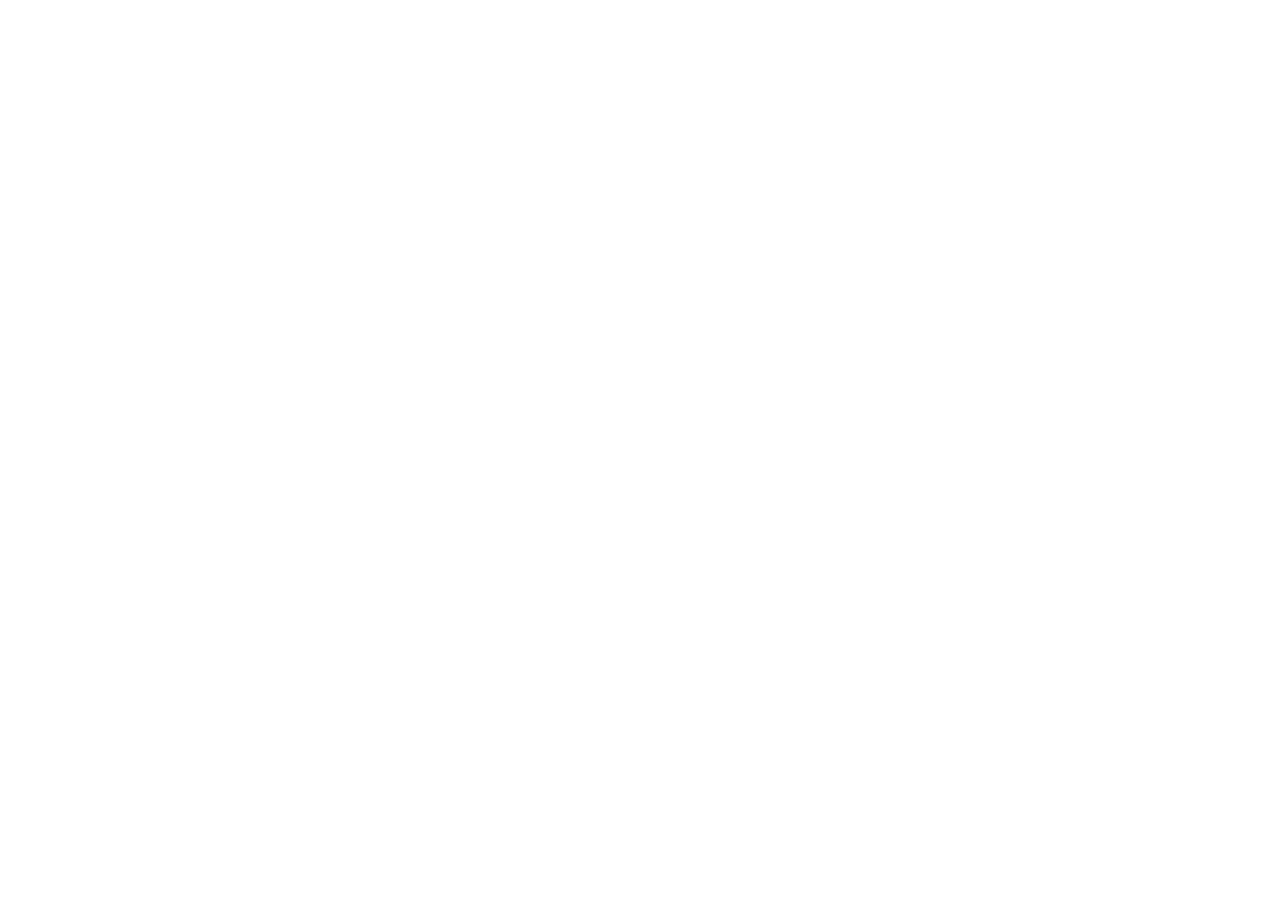
==== index.html @ 12ec568d "feat: agregar estructura de los archivos y fuente universal" ====
<!DOCTYPE html>
<html lang="es">
<head>
    <meta charset="UTF-8">
    <meta name="viewport" content="width=device-width, initial-scale=1.0">
    <title>Pagina principal</title>
</head>
<body>
    
</body>
</html>
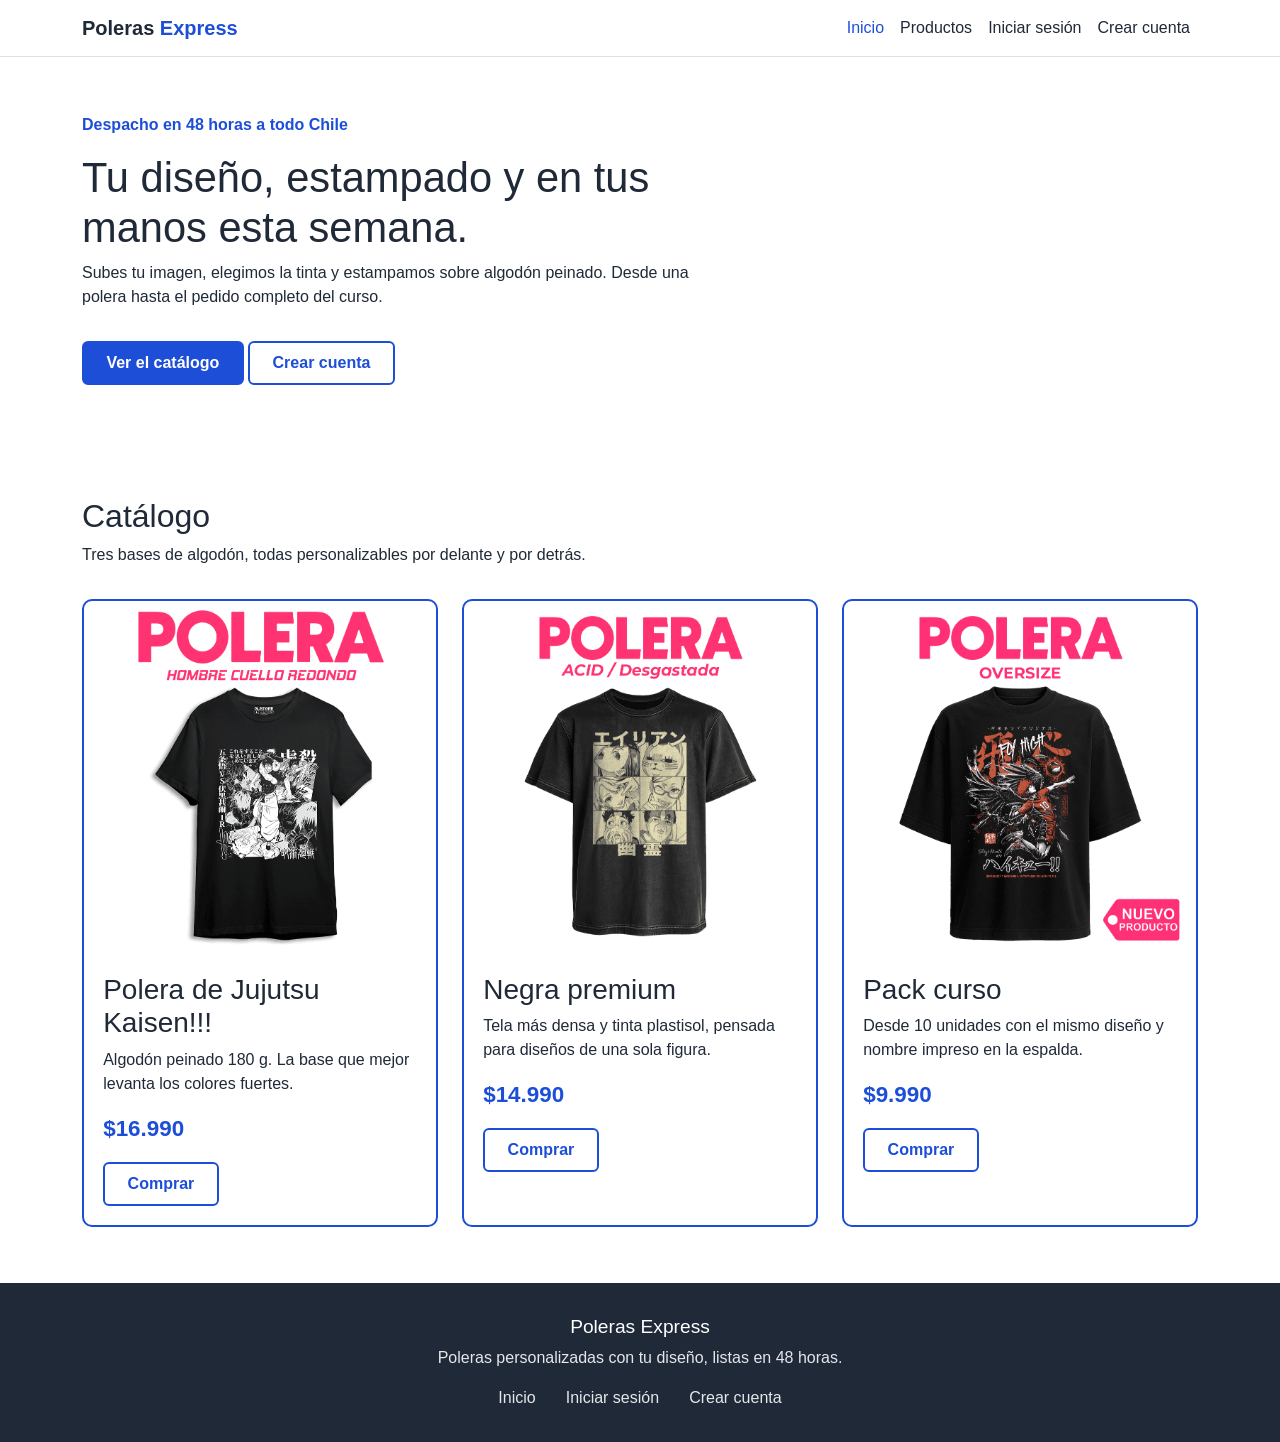
==== commit 1adde467: "Agregar imágenes y completar estructura de archivos del proyecto Co-Authored-By: Claude Sonnet 5 <no" ====
--- a/index.html
+++ b/index.html
@@ -1,11 +1,106 @@
 <!DOCTYPE html>
 <html lang="es">
 <head>
-    <meta charset="UTF-8">
-    <meta name="viewport" content="width=device-width, initial-scale=1.0">
-    <title>Pagina principal</title>
+  <meta charset="UTF-8">
+  <meta name="viewport" content="width=device-width, initial-scale=1.0">
+  <title>Poleras Express | Poleras personalizadas en 48 horas</title>
+  <link href="https://cdn.jsdelivr.net/npm/bootstrap@5.3.3/dist/css/bootstrap.min.css" rel="stylesheet">
+  <link rel="stylesheet" href="css/style.css">
 </head>
 <body>
-    
+
+  <header>
+    <nav class="navbar navbar-expand-lg navbar-tienda">
+      <div class="container">
+        <a class="marca" href="index.html">Poleras <span>Express</span></a>
+        <button class="navbar-toggler" type="button" data-bs-toggle="collapse" data-bs-target="#menu" aria-label="Abrir menú">
+          <span class="navbar-toggler-icon"></span>
+        </button>
+        <div class="collapse navbar-collapse justify-content-end" id="menu">
+          <ul class="navbar-nav">
+            <li class="nav-item"><a class="nav-link activo" href="index.html">Inicio</a></li>
+            <li class="nav-item"><a class="nav-link" href="#productos">Productos</a></li>
+            <li class="nav-item"><a class="nav-link" href="login.html">Iniciar sesión</a></li>
+            <li class="nav-item"><a class="nav-link" href="registro.html">Crear cuenta</a></li>
+          </ul>
+        </div>
+      </div>
+    </nav>
+  </header>
+
+  <main>
+    <!-- Portada -->
+    <section class="portada">
+      <div class="container">
+        <div class="col-lg-7">
+          <p class="dato-entrega">Despacho en 48 horas a todo Chile</p>
+          <h1>Tu diseño, estampado y en tus manos esta semana.</h1>
+          <p class="bajada">Subes tu imagen, elegimos la tinta y estampamos sobre algodón peinado. Desde una polera hasta el pedido completo del curso.</p>
+          <a class="btn btn-tinta" href="#productos">Ver el catálogo</a>
+          <a class="btn btn-contorno" href="registro.html">Crear cuenta</a>
+        </div>
+      </div>
+    </section>
+
+    <!-- Catálogo -->
+    <section class="seccion" id="productos">
+      <div class="container">
+        <h2>Catálogo</h2>
+        <p class="intro">Tres bases de algodón, todas personalizables por delante y por detrás.</p>
+
+        <div class="row g-4">
+          <div class="col-md-4">
+            <article class="tarjeta-producto">
+              <img src="img/poleraHombre.png" alt="Polera negra de hombre cuello redondo">
+              <div class="cuerpo">
+                <h3>Polera de Jujutsu Kaisen!!!</h3>
+                <p>Algodón peinado 180 g. La base que mejor levanta los colores fuertes.</p>
+                <span class="precio">$16.990</span>
+                <a class="btn btn-contorno" href="registro.html">Comprar</a>
+              </div>
+            </article>
+          </div>
+
+          <div class="col-md-4">
+            <article class="tarjeta-producto">
+              <img src="img/poleraAcidNew.png" alt="Polera acid wash desgastada">
+              <div class="cuerpo">
+                <h3>Negra premium</h3>
+                <p>Tela más densa y tinta plastisol, pensada para diseños de una sola figura.</p>
+                <span class="precio">$14.990</span>
+                <a class="btn btn-contorno" href="registro.html">Comprar</a>
+              </div>
+            </article>
+          </div>
+
+          <div class="col-md-4">
+            <article class="tarjeta-producto">
+              <img src="img/poleraOversize.png" alt="Polera oversize con estampado">
+              <div class="cuerpo">
+                <h3>Pack curso</h3>
+                <p>Desde 10 unidades con el mismo diseño y nombre impreso en la espalda.</p>
+                <span class="precio">$9.990</span>
+                <a class="btn btn-contorno" href="registro.html">Comprar</a>
+              </div>
+            </article>
+          </div>
+        </div>
+      </div>
+    </section>
+  </main>
+
+  <footer class="pie">
+    <div class="container">
+      <h2>Poleras Express</h2>
+      <p>Poleras personalizadas con tu diseño, listas en 48 horas.</p>
+      <nav>
+        <a href="index.html">Inicio</a>
+        <a href="login.html">Iniciar sesión</a>
+        <a href="registro.html">Crear cuenta</a>
+      </nav>
+    </div>
+  </footer>
+
+  <script src="https://cdn.jsdelivr.net/npm/bootstrap@5.3.3/dist/js/bootstrap.bundle.min.js"></script>
 </body>
 </html>
--- a/css/style.css
+++ b/css/style.css
@@ -0,0 +1,194 @@
+:root {
+    --azul: #1d4ed8;
+    --oscuro: #1f2937;
+}
+
+body {
+    font-family: "Segoe UI", Arial, sans-serif;
+    color: var(--oscuro);
+    background: #fff;
+}
+
+
+.navbar-tienda {
+    background: #fff;
+    border-bottom: 1px solid #dcdfe4;
+}
+
+.marca {
+    font-size: 1.25rem;
+    font-weight: 700;
+    color: var(--oscuro);
+    text-decoration: none;
+}
+
+.navbar-tienda .nav-link {
+    color: var(--oscuro);
+}
+
+.marca span,
+.precio,
+.dato-entrega,
+.navbar-tienda .nav-link:hover,
+.navbar-tienda .nav-link.activo {
+    color: var(--azul);
+}
+
+.portada,
+.seccion {
+    padding: 3.5rem 0;
+}
+
+.portada h1 {
+    font-size: 2.6rem;
+}
+
+.dato-entrega {
+    font-weight: 600;
+}
+
+.bajada,
+.intro {
+    margin-bottom: 2rem;
+}
+
+.btn-tinta,
+.btn-contorno {
+    border: 2px solid var(--azul);
+    border-radius: 6px;
+    font-weight: 600;
+    padding: .5rem 1.4rem;
+}
+
+.btn-tinta {
+    background: var(--azul);
+    color: #fff;
+}
+
+.btn-contorno {
+    background: #fff;
+    color: var(--azul);
+}
+
+.btn-tinta:hover,
+.btn-contorno {
+    background: #fff;
+    color: var(--azul);
+}
+
+.btn-contorno:hover {
+    background: var(--azul);
+    color: #fff;
+}
+
+.tarjeta-producto {
+    background: #fff;
+    border: 2px solid var(--azul);
+    border-radius: 10px;
+    height: 100%;
+    overflow: hidden;
+}
+
+.tarjeta-producto img {
+    width: 100%;
+    display: block;
+}
+
+.cuerpo {
+    padding: 1.2rem;
+}
+
+.precio {
+    display: block;
+    font-size: 1.4rem;
+    font-weight: 700;
+    margin-bottom: 1rem;
+}
+
+.pagina-login {
+    display: flex;
+    justify-content: center;
+    align-items: center;
+    min-height: 85vh;
+    padding: 3rem 1rem;
+}
+
+.pagina-login form {
+    width: 320px;
+    padding: 2rem 0;
+    background: #fff;
+    border-radius: 20px;
+    box-shadow: 0 4px 16px rgba(0, 0, 0, .25);
+    display: flex;
+    flex-direction: column;
+    align-items: center;
+}
+
+.pagina-login img {
+    width: 100px;
+}
+
+.pagina-login label {
+    align-self: flex-start;
+    margin-left: 10%;
+    padding: 10px 0;
+    font-weight: 500;
+}
+
+.pagina-login input {
+    width: 80%;
+    padding: 10px;
+    border: 1px solid #ccc;
+    border-radius: 10px;
+}
+
+.pagina-login button {
+    width: 250px;
+    margin-top: 1.2rem;
+    padding: 10px;
+    cursor: pointer;
+    border: 2px solid var(--azul);
+    border-radius: 20px;
+    background: var(--azul);
+    color: #fff;
+    font-weight: 500;
+}
+
+.pagina-login button:hover {
+    background: #fff;
+    color: var(--azul);
+}
+
+.pagina-login p {
+    margin: 1rem 0 0;
+    font-size: .9rem;
+}
+
+.pie {
+    background: var(--oscuro);
+    color: #e5e7eb;
+    padding: 2rem 0;
+    text-align: center;
+}
+
+.pie h2 {
+    font-size: 1.2rem;
+    color: #fff;
+}
+
+.pie a {
+    color: #e5e7eb;
+    margin: 0 .8rem;
+    text-decoration: none;
+}
+
+.pie a:hover {
+    text-decoration: underline;
+}
+
+/* ---------- Responsive ---------- */
+@media (max-width: 767.98px) {
+    .portada h1 {
+        font-size: 2rem;
+    }
+}
